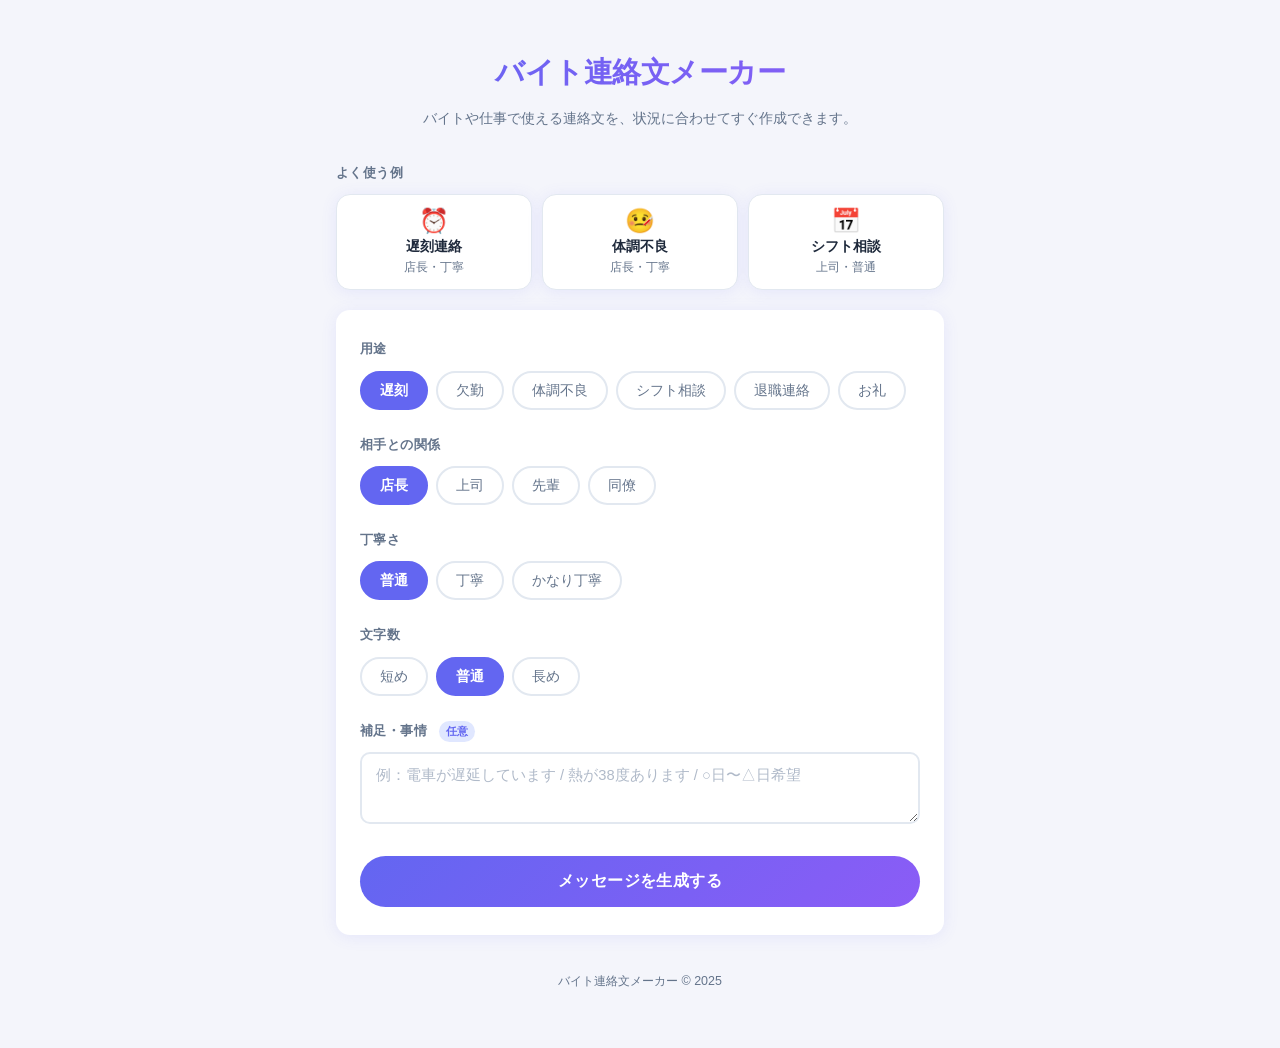
==== index.html @ 66e99a7c "Add files via upload" ====
<!DOCTYPE html>
<html lang="ja">
<head>
  <meta charset="UTF-8">
  <!-- スマホでも正しいサイズで表示されるように設定 -->
  <meta name="viewport" content="width=device-width, initial-scale=1.0">
  <title>バイト連絡文メーカー</title>
  <link rel="stylesheet" href="style.css">
</head>
<body>

  <div class="container">

    <!-- ===== ヘッダー ===== -->
    <header class="header">
      <h1 class="header-title">バイト連絡文メーカー</h1>
      <!-- 4. 説明文を追加 -->
      <p class="header-sub">バイトや仕事で使える連絡文を、状況に合わせてすぐ作成できます。</p>
    </header>

    <!-- ===== メインコンテンツ ===== -->
    <main>

      <!-- ===== 3. よく使う例セクション ===== -->
      <section class="quick-section">
        <p class="section-label">よく使う例</p>
        <div class="quick-list">
          <!-- data属性で選択値を管理。クリックするとフォームに自動入力される -->
          <button class="quick-card"
                  data-purpose="遅刻"
                  data-relation="店長"
                  data-polite="丁寧"
                  data-length="普通"
                  data-note="">
            <span class="quick-icon">⏰</span>
            <span class="quick-name">遅刻連絡</span>
            <span class="quick-sub">店長・丁寧</span>
          </button>
          <button class="quick-card"
                  data-purpose="体調不良"
                  data-relation="店長"
                  data-polite="丁寧"
                  data-length="普通"
                  data-note="">
            <span class="quick-icon">🤒</span>
            <span class="quick-name">体調不良</span>
            <span class="quick-sub">店長・丁寧</span>
          </button>
          <button class="quick-card"
                  data-purpose="シフト相談"
                  data-relation="上司"
                  data-polite="普通"
                  data-length="普通"
                  data-note="">
            <span class="quick-icon">📅</span>
            <span class="quick-name">シフト相談</span>
            <span class="quick-sub">上司・普通</span>
          </button>
        </div>
      </section>

      <!-- ===== 入力フォームカード ===== -->
      <!-- id="formCard" → よく使う例からスクロールするためのターゲット -->
      <section class="card" id="formCard">

        <!-- 1. 用途 -->
        <div class="form-group">
          <p class="form-label">用途</p>
          <div class="btn-group">
            <button class="select-btn active" data-group="purpose" data-value="遅刻">遅刻</button>
            <button class="select-btn" data-group="purpose" data-value="欠勤">欠勤</button>
            <button class="select-btn" data-group="purpose" data-value="体調不良">体調不良</button>
            <button class="select-btn" data-group="purpose" data-value="シフト相談">シフト相談</button>
            <button class="select-btn" data-group="purpose" data-value="退職連絡">退職連絡</button>
            <button class="select-btn" data-group="purpose" data-value="お礼">お礼</button>
          </div>
        </div>

        <!-- 2. 相手との関係 -->
        <div class="form-group">
          <p class="form-label">相手との関係</p>
          <div class="btn-group">
            <button class="select-btn active" data-group="relation" data-value="店長">店長</button>
            <button class="select-btn" data-group="relation" data-value="上司">上司</button>
            <button class="select-btn" data-group="relation" data-value="先輩">先輩</button>
            <button class="select-btn" data-group="relation" data-value="同僚">同僚</button>
          </div>
        </div>

        <!-- 3. 丁寧さ -->
        <div class="form-group">
          <p class="form-label">丁寧さ</p>
          <div class="btn-group">
            <button class="select-btn active" data-group="polite" data-value="普通">普通</button>
            <button class="select-btn" data-group="polite" data-value="丁寧">丁寧</button>
            <button class="select-btn" data-group="polite" data-value="かなり丁寧">かなり丁寧</button>
          </div>
        </div>

        <!-- 4. 文字数（新規追加） -->
        <div class="form-group">
          <p class="form-label">文字数</p>
          <div class="btn-group">
            <button class="select-btn" data-group="length" data-value="短め">短め</button>
            <button class="select-btn active" data-group="length" data-value="普通">普通</button>
            <button class="select-btn" data-group="length" data-value="長め">長め</button>
          </div>
        </div>

        <!-- 5. 補足・自由入力 -->
        <div class="form-group">
          <label class="form-label" for="note">補足・事情
            <span class="optional-badge">任意</span>
          </label>
          <textarea
            id="note"
            class="note-input"
            placeholder="例：電車が遅延しています / 熱が38度あります / ○日〜△日希望"
            maxlength="100"
          ></textarea>
        </div>

        <!-- 生成ボタン -->
        <button id="generateBtn" class="generate-btn">メッセージを生成する</button>

      </section>

      <!-- ===== 結果表示エリア（最初は非表示） ===== -->
      <section class="card result-area hidden" id="resultArea">

        <!-- ラベル + 編集可能であることのヒント -->
        <div class="result-label-row">
          <p class="form-label">生成されたメッセージ</p>
          <span class="edit-hint">✏️ 直接編集できます</span>
        </div>

        <!-- textarea に変更：生成後そのまま編集できる -->
        <textarea id="resultText" class="result-text"></textarea>

        <!-- ボタン行: コピー と 別パターン -->
        <div class="result-actions">
          <button id="copyBtn" class="copy-btn">コピーする</button>
          <!-- 2. 別パターンボタン（新規追加） -->
          <button id="variantBtn" class="variant-btn">別パターンを作る</button>
        </div>

        <!-- コピー完了メッセージ（コピー後に一時表示） -->
        <p id="copySuccess" class="copy-success hidden">コピーしました！</p>

      </section>

    </main>

    <!-- ===== フッター ===== -->
    <footer class="footer">
      <p>バイト連絡文メーカー &copy; 2025</p>
    </footer>

  </div>

  <!-- JavaScript（DOM構築後に読み込む） -->
  <script src="script.js"></script>

</body>
</html>
---- style.css ----
/* ============================================================
   バイト連絡文メーカー — スタイルシート
   ============================================================ */

/* ---- CSS変数（色・サイズの一元管理） ---- */
:root {
  --primary:       #6366f1;   /* メインカラー（インディゴ） */
  --primary-dark:  #4f46e5;   /* ホバー時の濃い色 */
  --primary-light: #e0e7ff;   /* 選択ボタンの背景など */
  --bg:            #f4f5fb;   /* ページ背景 */
  --card:          #ffffff;   /* カード背景 */
  --text:          #1e293b;   /* 本文テキスト */
  --text-sub:      #64748b;   /* サブテキスト */
  --border:        #e2e8f0;   /* 枠線 */
  --success:       #10b981;   /* コピー完了などの緑色 */
  --radius:        14px;      /* 角丸の基準サイズ */
  --shadow:        0 2px 16px rgba(99, 102, 241, 0.10);
}

/* ---- リセット & ベース ---- */
*, *::before, *::after {
  box-sizing: border-box;
  margin: 0;
  padding: 0;
}

body {
  font-family: 'Hiragino Sans', 'Hiragino Kaku Gothic ProN', 'Noto Sans JP', sans-serif;
  background-color: var(--bg);
  color: var(--text);
  line-height: 1.7;
  min-height: 100vh;
}

/* ---- 全体の横幅制限（スマホ〜PC対応） ---- */
.container {
  max-width: 640px;
  margin: 0 auto;
  padding: 0 16px 48px;
}

/* ============================================================
   ヘッダー
   ============================================================ */
.header {
  text-align: center;
  padding: 48px 16px 32px;
}

.header-title {
  font-size: 1.8rem;
  font-weight: 800;
  letter-spacing: -0.5px;
  /* テキストにグラデーションを適用 */
  background: linear-gradient(135deg, #6366f1 0%, #8b5cf6 100%);
  -webkit-background-clip: text;
  -webkit-text-fill-color: transparent;
  background-clip: text;
}

.header-sub {
  margin-top: 10px;
  font-size: 0.9rem;
  color: var(--text-sub);
  line-height: 1.6;
}

/* ============================================================
   よく使う例セクション
   ============================================================ */
.quick-section {
  margin-bottom: 20px;
}

/* セクションラベル（日本語向けにシンプルなスタイル） */
.section-label {
  font-size: 0.82rem;
  font-weight: 700;
  color: var(--text-sub);
  letter-spacing: 0.03em;
  margin-bottom: 10px;
}

/* 3カード横並びグリッド */
.quick-list {
  display: grid;
  grid-template-columns: repeat(3, 1fr);
  gap: 10px;
}

/* 各カードボタン */
.quick-card {
  display: flex;
  flex-direction: column;
  align-items: center;
  gap: 4px;
  padding: 14px 8px;
  background: var(--card);
  border: 1.5px solid var(--border);
  border-radius: var(--radius);
  cursor: pointer;
  font-family: inherit;
  text-align: center;
  transition: all 0.18s ease;
  box-shadow: var(--shadow);
}

.quick-card:hover {
  border-color: var(--primary);
  background: var(--primary-light);
  transform: translateY(-2px);
  box-shadow: 0 6px 16px rgba(99, 102, 241, 0.15);
}

.quick-icon {
  font-size: 1.5rem;
  line-height: 1;
}

.quick-name {
  font-size: 0.88rem;
  font-weight: 700;
  color: var(--text);
}

.quick-sub {
  font-size: 0.72rem;
  color: var(--text-sub);
}

/* ============================================================
   カード（フォームと結果の共通スタイル）
   ============================================================ */
.card {
  background: var(--card);
  border-radius: var(--radius);
  box-shadow: var(--shadow);
  padding: 28px 24px;
  margin-bottom: 20px;
}

/* ============================================================
   フォーム共通
   ============================================================ */
.form-group {
  margin-bottom: 24px;
}

/* ラベル（日本語向けにシンプルなスタイル） */
.form-label {
  display: block;
  font-size: 0.82rem;
  font-weight: 700;
  color: var(--text-sub);
  letter-spacing: 0.03em;
  margin-bottom: 10px;
}

/* 「任意」バッジ */
.optional-badge {
  display: inline-block;
  font-size: 0.7rem;
  font-weight: 600;
  background: var(--primary-light);
  color: var(--primary);
  padding: 1px 7px;
  border-radius: 20px;
  margin-left: 8px;
  vertical-align: middle;
  letter-spacing: 0;
}

/* ============================================================
   選択ボタングループ（ピル型トグルボタン）
   ============================================================ */
.btn-group {
  display: flex;
  flex-wrap: wrap;   /* はみ出した場合に折り返す */
  gap: 8px;
}

.select-btn {
  padding: 8px 18px;
  border: 2px solid var(--border);
  border-radius: 100px;   /* 完全な楕円（ピル型） */
  background: transparent;
  color: var(--text-sub);
  font-size: 0.9rem;
  font-family: inherit;
  cursor: pointer;
  transition: all 0.18s ease;
  white-space: nowrap;
}

/* ホバー時 */
.select-btn:hover {
  border-color: var(--primary);
  color: var(--primary);
  background: var(--primary-light);
}

/* 選択中（activeクラス付きのとき） */
.select-btn.active {
  border-color: var(--primary);
  background: var(--primary);
  color: #ffffff;
  font-weight: 600;
}

/* ============================================================
   補足テキストエリア
   ============================================================ */
.note-input {
  width: 100%;
  min-height: 72px;
  padding: 12px 14px;
  border: 2px solid var(--border);
  border-radius: 10px;
  font-size: 0.92rem;
  font-family: inherit;
  color: var(--text);
  resize: vertical;
  transition: border-color 0.18s ease;
  outline: none;
}

.note-input:focus {
  border-color: var(--primary);
}

.note-input::placeholder {
  color: #b0bac9;
}

/* ============================================================
   生成ボタン
   ============================================================ */
.generate-btn {
  display: block;
  width: 100%;
  padding: 15px;
  background: linear-gradient(135deg, #6366f1 0%, #8b5cf6 100%);
  color: #ffffff;
  font-size: 1rem;
  font-weight: 700;
  font-family: inherit;
  border: none;
  border-radius: 100px;
  cursor: pointer;
  letter-spacing: 0.03em;
  transition: opacity 0.18s ease, transform 0.12s ease;
  margin-top: 4px;
}

.generate-btn:hover {
  opacity: 0.88;
  transform: translateY(-1px);
}

.generate-btn:active {
  transform: translateY(0);
}

/* ============================================================
   結果エリア
   ============================================================ */

/* 非表示クラス */
.hidden {
  display: none !important;
}

/* 表示アニメーション */
.result-area {
  animation: fadeInUp 0.3s ease both;
}

@keyframes fadeInUp {
  from {
    opacity: 0;
    transform: translateY(12px);
  }
  to {
    opacity: 1;
    transform: translateY(0);
  }
}

/* ラベルと「編集できます」ヒントを横並びにする行 */
.result-label-row {
  display: flex;
  align-items: center;
  justify-content: space-between;
  margin-bottom: 10px;
}

/* 「直接編集できます」の小さなヒントテキスト */
.edit-hint {
  font-size: 0.75rem;
  color: var(--primary);
  font-weight: 600;
}

/* メッセージ本文テキストエリア（編集可能） */
.result-text {
  display: block;           /* textarea はインライン要素なので block に */
  width: 100%;
  min-height: 140px;        /* 短い文でも見やすい高さを確保 */
  background: #f8f9ff;
  border: 1.5px solid var(--primary-light);
  border-radius: 10px;
  padding: 18px 16px;
  font-size: 0.95rem;
  font-family: inherit;     /* サイト全体のフォントを引き継ぐ */
  line-height: 1.9;
  color: var(--text);
  resize: vertical;         /* 縦方向のみリサイズ可 */
  outline: none;
  transition: border-color 0.18s ease;
  margin-bottom: 16px;
  /* form-labelの上にある .result-label-row が margin-bottom を持つので不要になった分を調整 */
}

/* フォーカス時に枠線をプライマリカラーに */
.result-text:focus {
  border-color: var(--primary);
}

/* ボタン行（コピー + 別パターン） */
.result-actions {
  display: flex;
  gap: 10px;
  flex-wrap: wrap;
  align-items: center;
  margin-bottom: 10px;
}

/* コピーボタン */
.copy-btn {
  display: inline-flex;
  align-items: center;
  padding: 10px 22px;
  background: var(--primary);
  color: #ffffff;
  font-size: 0.9rem;
  font-weight: 700;
  font-family: inherit;
  border: 2px solid var(--primary);
  border-radius: 100px;
  cursor: pointer;
  transition: all 0.18s ease;
}

.copy-btn:hover {
  opacity: 0.85;
}

/* 別パターンボタン */
.variant-btn {
  display: inline-flex;
  align-items: center;
  padding: 10px 22px;
  background: transparent;
  color: var(--text-sub);
  font-size: 0.9rem;
  font-weight: 600;
  font-family: inherit;
  border: 2px solid var(--border);
  border-radius: 100px;
  cursor: pointer;
  transition: all 0.18s ease;
}

.variant-btn:hover {
  border-color: var(--primary);
  color: var(--primary);
  background: var(--primary-light);
}

/* コピー完了メッセージ */
.copy-success {
  display: inline-block;
  color: var(--success);
  font-size: 0.88rem;
  font-weight: 600;
  animation: fadeIn 0.2s ease;
}

@keyframes fadeIn {
  from { opacity: 0; }
  to   { opacity: 1; }
}

/* ============================================================
   フッター
   ============================================================ */
.footer {
  text-align: center;
  padding: 16px 0 8px;
  color: var(--text-sub);
  font-size: 0.78rem;
}

/* ============================================================
   レスポンシブ（スマホ対応の微調整）
   ============================================================ */
@media (max-width: 480px) {
  .header-title {
    font-size: 1.5rem;
  }

  .card {
    padding: 22px 18px;
  }

  .select-btn {
    padding: 7px 14px;
    font-size: 0.85rem;
  }

  /* スマホではよく使う例を少し縦長に */
  .quick-card {
    padding: 12px 6px;
  }

  .quick-icon {
    font-size: 1.3rem;
  }

  .quick-name {
    font-size: 0.82rem;
  }
}
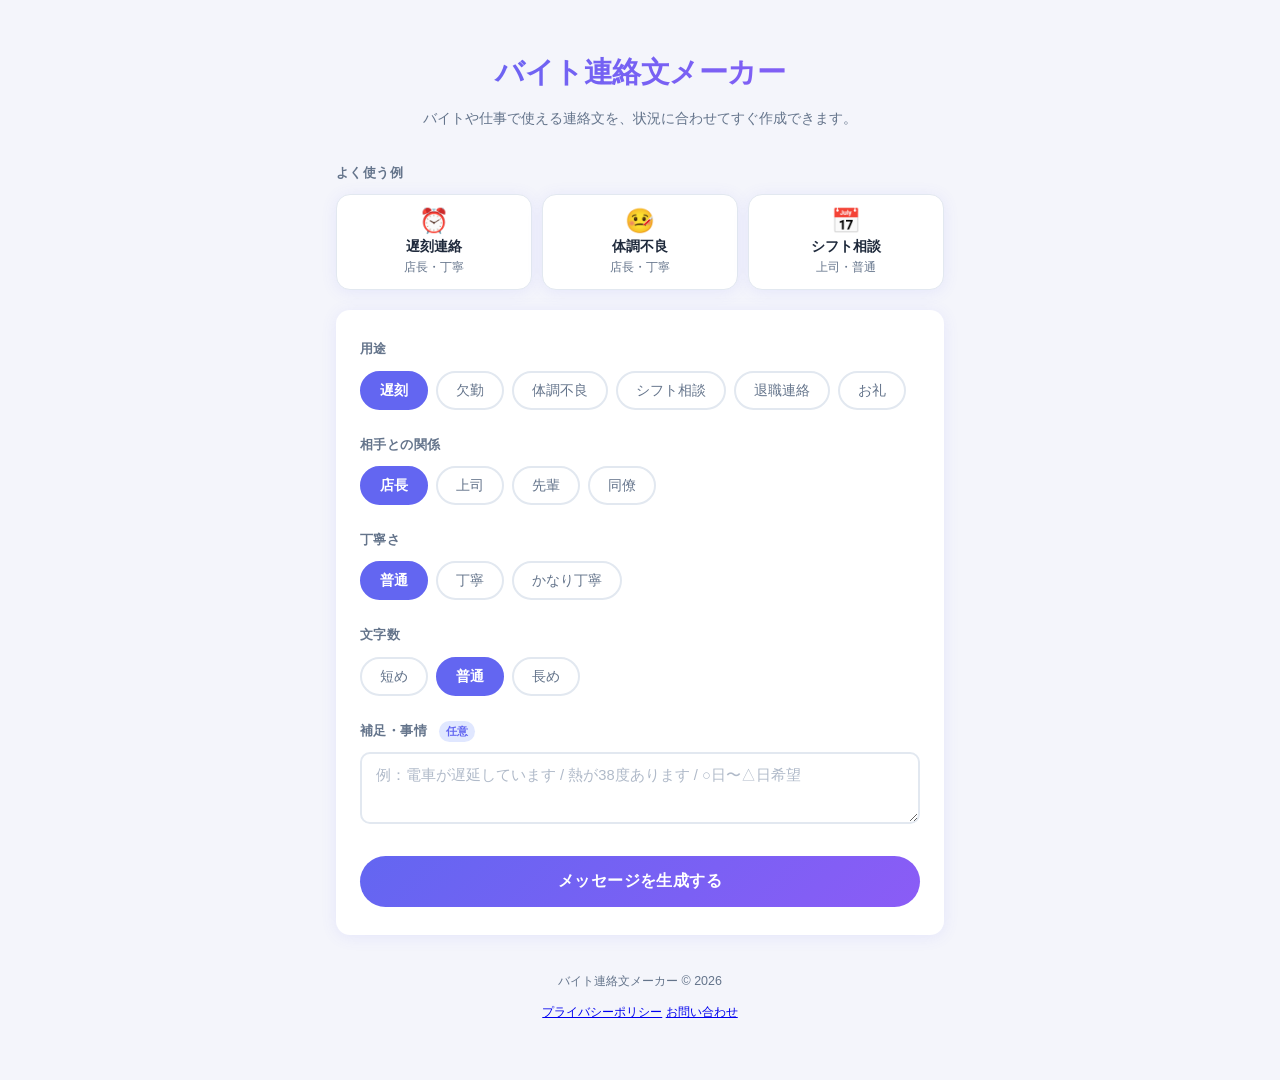
==== commit eca12a8b: "Update index.html" ====
--- a/index.html
+++ b/index.html
@@ -4,6 +4,7 @@
   <meta charset="UTF-8">
   <!-- スマホでも正しいサイズで表示されるように設定 -->
   <meta name="viewport" content="width=device-width, initial-scale=1.0">
+  <meta name="google-site-verification" content="SiQ-eJ9iuY603HEp__u7OMOa1LG8ASJgmQWGpDcZr-E" />
   <title>バイト連絡文メーカー</title>
   <link rel="stylesheet" href="style.css">
 </head>
@@ -153,7 +154,12 @@
 
     <!-- ===== フッター ===== -->
     <footer class="footer">
-      <p>バイト連絡文メーカー &copy; 2025</p>
+      <p>バイト連絡文メーカー &copy; 2026</p>
+
+      <div style="margin-top: 10px;">
+        <a href="privacy.html">プライバシーポリシー</a>
+        <a href="contact.html">お問い合わせ</a>
+      </div>
     </footer>
 
   </div>
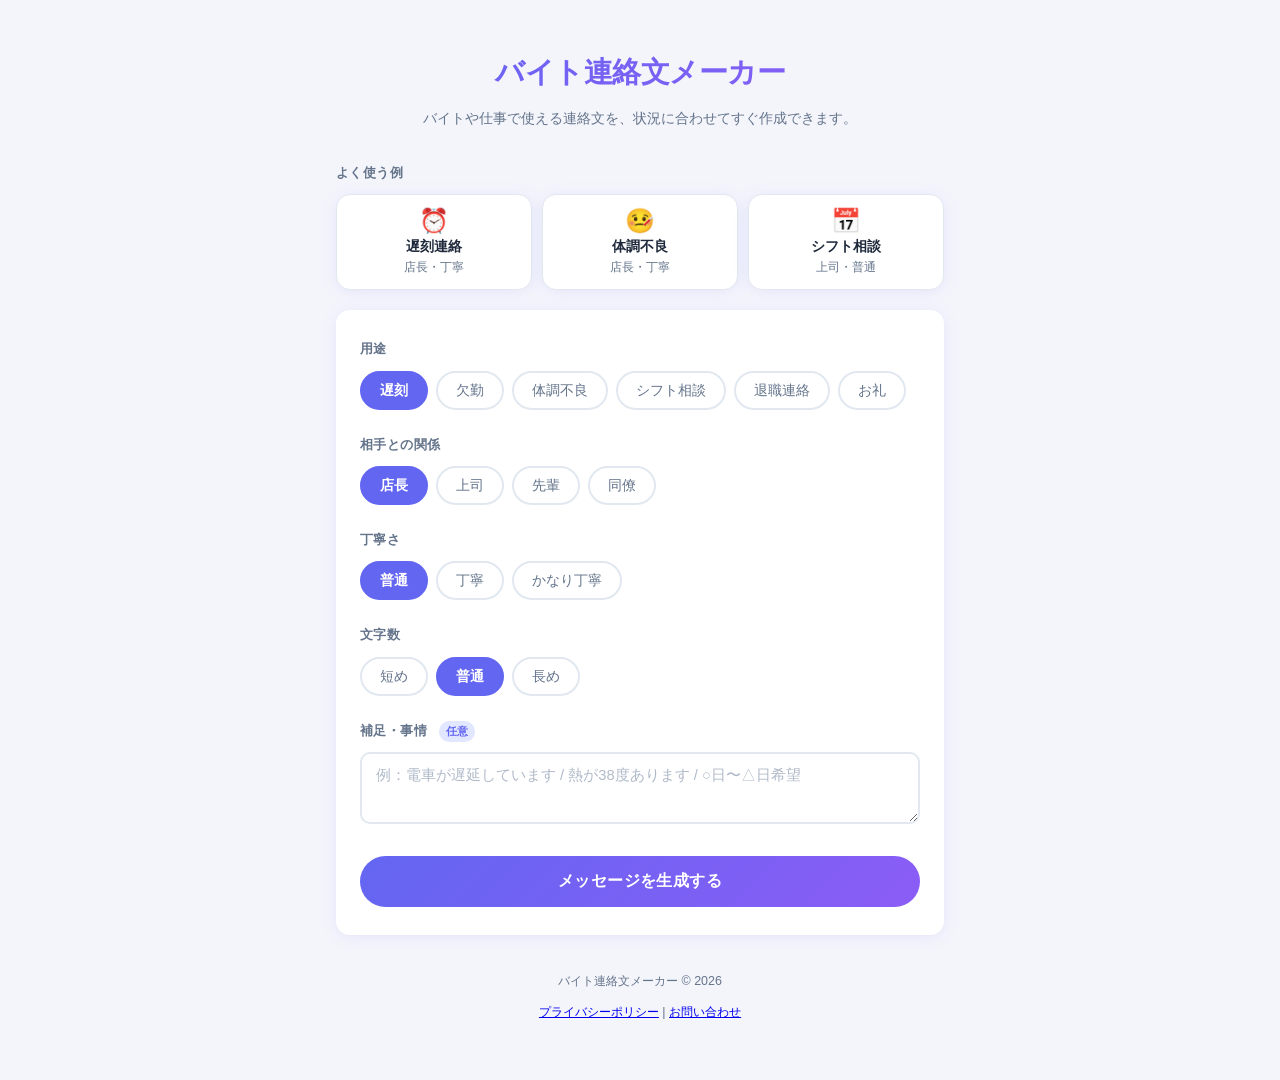
==== commit df79edf5: "Update index.html" ====
--- a/index.html
+++ b/index.html
@@ -157,7 +157,7 @@
       <p>バイト連絡文メーカー &copy; 2026</p>
 
       <div style="margin-top: 10px;">
-        <a href="privacy.html">プライバシーポリシー</a>
+        <a href="privacy.html">プライバシーポリシー</a> |
         <a href="contact.html">お問い合わせ</a>
       </div>
     </footer>
